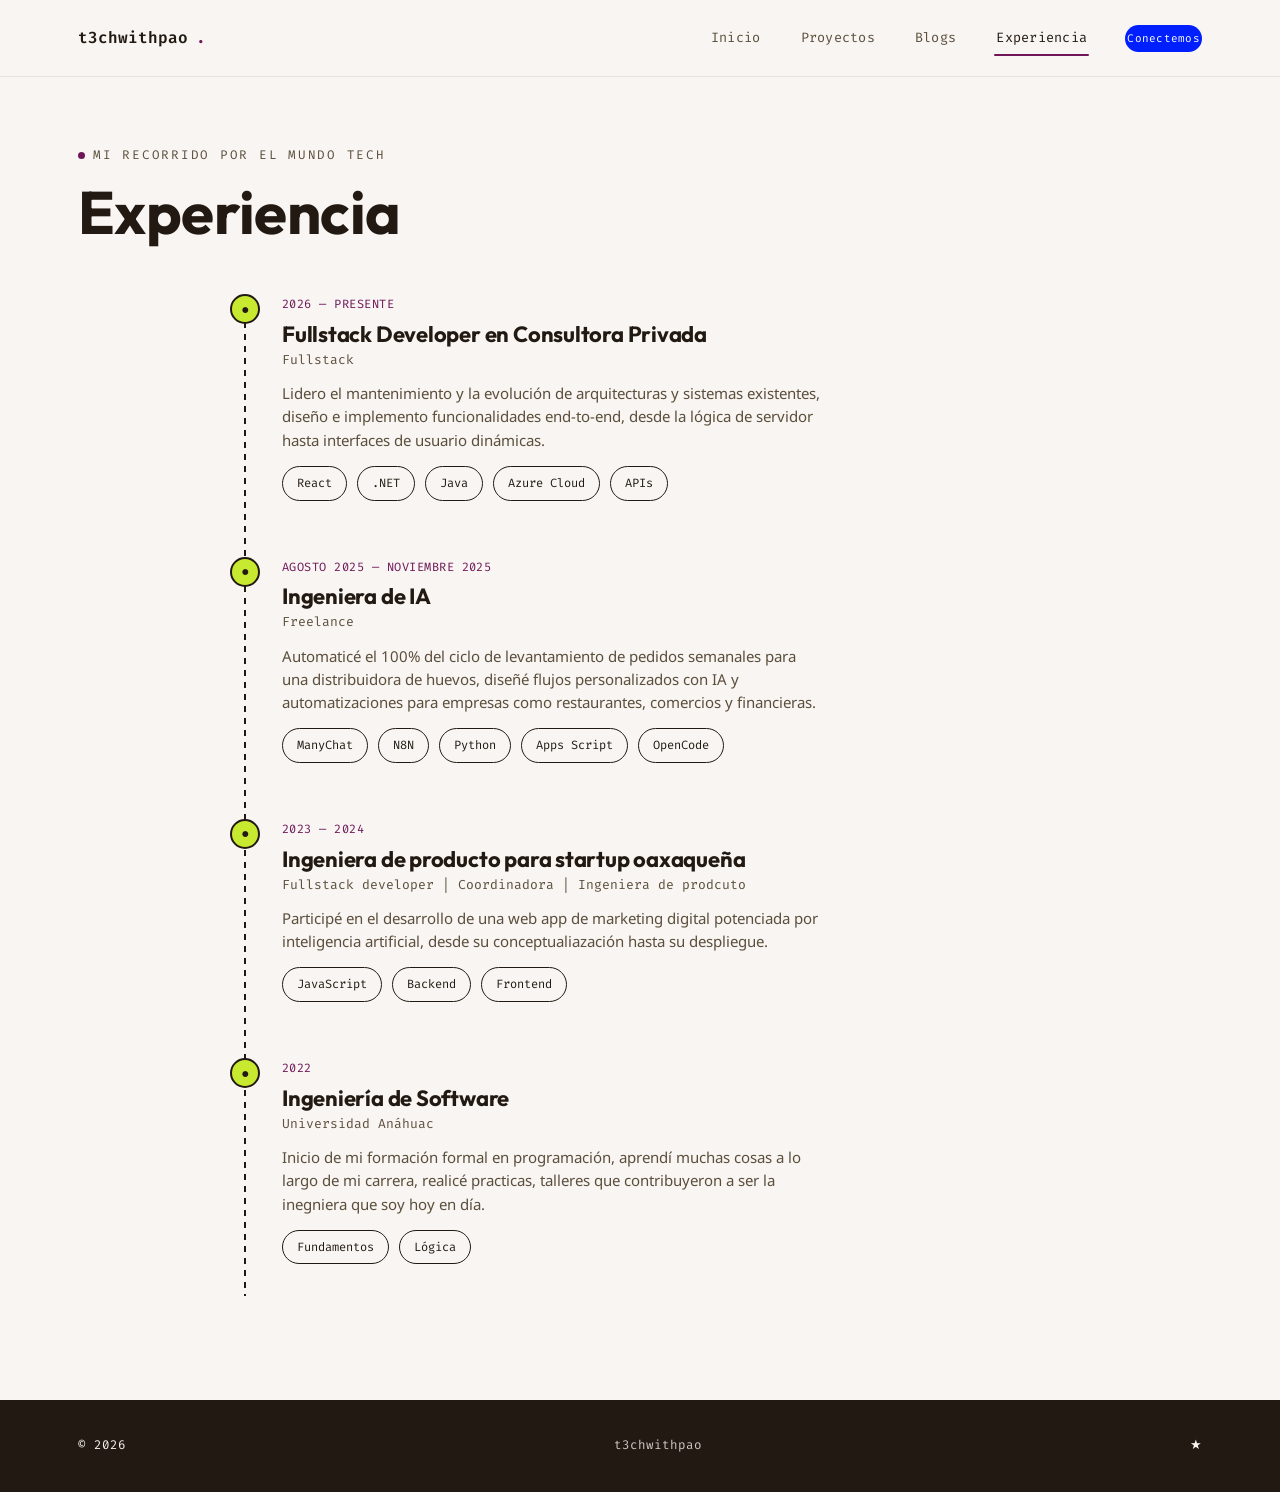
==== experiencia.html @ 1814ebc5 "Initial commit, uploading all files" ====
<!DOCTYPE html>
<html lang="es">
<head>
<meta charset="UTF-8">
<meta name="viewport" content="width=device-width, initial-scale=1.0">
<title>Experiencia — t3chwithpao</title>
<link rel="stylesheet" href="styles.css">
<link rel="icon" href="assets/star.png" type="image/png">

</head>
<body>

<nav class="nav">
  <div class="container nav-inner">
    <a href="index.html" class="brand">t3chwithpao<span class="dot">.</span></a>
    <ul class="nav-links">
      <li><a href="index.html">Inicio</a></li>
      <li><a href="proyectos.html">Proyectos</a></li>
      <li><a href="blogs.html">Blogs</a></li>
      <li><a href="experiencia.html" class="active">Experiencia</a></li>
      <li><a href="index.html#contacto" class="nav-cta">Conectemos</a></li>
    </ul>
    <button class="nav-toggle" aria-label="Abrir menú">
      <span></span><span></span><span></span>
    </button>
  </div>
</nav>

<header class="page-head">
  <div class="container">
    <span class="eyebrow">Mi recorrido por el mundo tech</span>
    <h1>Experiencia</h1>
  </div>
</header>

<section class="section" style="padding-top:36px">
  <div class="container">
    <div class="timeline">

      <div class="timeline-item">
        <div class="timeline-dot">●</div>
        <span class="period">2026 — PRESENTE</span>
        <h3>Fullstack Developer en Consultora Privada</h3>
        <div class="org">Fullstack</div>
        <p>Lidero el mantenimiento y la evolución de arquitecturas y sistemas existentes, diseño e implemento funcionalidades end-to-end, desde la lógica de servidor hasta interfaces de usuario dinámicas.</p>
        <div class="tag-row">
          <span class="tag-pill">React</span>
          <span class="tag-pill">.NET</span>
          <span class="tag-pill">Java</span>
          <span class="tag-pill">Azure Cloud</span>
          <span class="tag-pill">APIs</span>
        </div>
      </div>

      <div class="timeline-item">
        <div class="timeline-dot">●</div>
        <span class="period">AGOSTO 2025 — NOVIEMBRE 2025</span>
        <h3>Ingeniera de IA</h3>
        <div class="org">Freelance </div>
        <p>Automaticé el 100% del ciclo de levantamiento de pedidos semanales para una distribuidora de huevos, diseñé flujos personalizados con IA y automatizaciones para empresas como restaurantes, comercios y financieras.</p>
        <div class="tag-row">
          <span class="tag-pill">ManyChat</span>
          <span class="tag-pill">N8N</span>
          <span class="tag-pill">Python</span>
          <span class="tag-pill">Apps Script</span>
          <span class="tag-pill">OpenCode</span>


        </div>
      </div>

      <div class="timeline-item">
        <div class="timeline-dot">●</div>
        <span class="period">2023 — 2024</span>
        <h3>Ingeniera de producto para startup oaxaqueña</h3>
        <div class="org">Fullstack developer | Coordinadora | Ingeniera de prodcuto</div>
        <p>Participé en el desarrollo de una web app de marketing digital potenciada por inteligencia artificial, desde su conceptualiazación hasta su despliegue.</p>
        <div class="tag-row">
          <span class="tag-pill">JavaScript</span>
          <span class="tag-pill">Backend</span>
          <span class="tag-pill">Frontend</span>
        </div>
      </div>

      <div class="timeline-item">
        <div class="timeline-dot">●</div>
        <span class="period">2022</span>
        <h3>Ingeniería de Software</h3>
        <div class="org">Universidad Anáhuac </div>
        <p>Inicio de mi formación formal en programación, aprendí muchas cosas a lo largo de mi carrera, realicé practicas, talleres que contribuyeron a ser la inegniera que soy hoy en día.</p>
        <div class="tag-row">
          <span class="tag-pill">Fundamentos</span>
          <span class="tag-pill">Lógica</span>
        </div>
      </div>

    </div>
  </div>
</section>

<footer>
  <div class="container footer-inner">
    <p>© 2026 </p>
    <a href="index.html">t3chwithpao</a>
    <p> ★</p>
  </div>
</footer>

<script src="script.js"></script>
</body>
</html>
---- styles.css ----
@import url('https://fonts.googleapis.com/css2?family=Fira+Code:wght@400;500;600;700&family=Noto+Sans:ital,wght@0,400;0,500;0,600;0,700;1,400&family=Outfit:wght@400;500;600;700;800&display=swap');
:root{
  --cream: #F8f5f2;
  --cream-2: #F8f5f2;
  --ink: #221A12;
  --ink-soft: #5B4E3C;
  --purple: #6E1657;
  --purple-deep: #4B0E3B;
  --lavender: #E7C9E0;
  --lavender-soft: rgba(231,201,224,.78);
  --blue: #001fff;
  --blue-ink: #101A5C;
  --blue-pale: #b5d7f3;
  --blue-pale-2: #6ebde7;
  --maroon: #7c1e0f;
  --lime: #c7e930;
  --lime-ink: #2B3300;
  --star: #221A12;


 --display: 'Outfit', system-ui, sans-serif;
  --body: 'Noto Sans', system-ui, sans-serif;
  --mono: 'Fira Code', ui-monospace, monospace;

  --radius: 22px;
  --radius-sm: 12px;
  --container: 1180px;
  --nav-h: 76px;
}

*,*::before,*::after{ box-sizing:border-box; }
html{ scroll-behavior:smooth; }
body{
  margin:0;
  background:var(--cream);
  color:var(--ink);
  font-family:var(--body);
  font-size:16px;
  line-height:1.55;
  -webkit-font-smoothing:antialiased;
}
img{ max-width:100%; display:block; }
a{ color:inherit; text-decoration:none; }
ul{ margin:0; padding:0; list-style:none; }
h1,h2,h3,h4{ font-family:var(--display); margin:0; line-height:1.05; letter-spacing:-0.01em; }
p{ margin:0; }
.container{ width:100%; max-width:var(--container); margin:0 auto; padding:0 28px; }
section{ position:relative; }

::selection{ background:var(--lime); color:var(--lime-ink); }

:focus-visible{
  outline:3px solid var(--blue);
  outline-offset:3px;
  border-radius:4px;
}

@media (prefers-reduced-motion: reduce){
  *{ animation-duration:0.001ms !important; animation-iteration-count:1 !important; transition-duration:0.001ms !important; scroll-behavior:auto !important; }
}

/* ---------- eyebrow / label ---------- */
.eyebrow{
  font-family:var(--mono);
  font-size:12.5px;
  letter-spacing:.14em;
  text-transform:uppercase;
  color:var(--ink-soft);
  display:inline-flex;
  align-items:center;
  gap:8px;
}
.eyebrow::before{
  content:"";
  width:7px; height:7px;
  border-radius:50%;
  background:var(--purple);
  display:inline-block;
}

/* ---------- nav ---------- */
.nav{
  position:sticky; top:0; z-index:100;
  background:var(--cream);
  backdrop-filter:blur(10px);
  border-bottom:1px solid rgba(34,26,18,.08);
}
.nav-inner{
  height:var(--nav-h);
  display:flex; align-items:center; justify-content:space-between;
}
.brand{
  font-family:var(--mono);
  font-weight:600;
  font-size:16px;
  display:flex; align-items:center; gap:8px;
}
.brand .dot{ color:var(--purple); }
.nav-links{
  display:flex; align-items:center; gap:36px;
  font-family:var(--mono);
  font-size:13.5px;
  letter-spacing:.02em;
}
.nav-links a{
  position:relative;
  padding:6px 2px;
  color:var(--ink-soft);
  transition:color .2s ease;
}
.nav-links a:hover, .nav-links a.active{ color:var(--ink); }
.nav-links a.active::after{
  content:"";
  position:absolute; left:0; right:0; bottom:-4px;
  height:2px; background:var(--purple);
  border-radius:2px;
}
.nav-cta{
  background:var(--blue);
  color:#fff !important;
  font-family:var(--mono);
  font-size:11px;
  padding:25px 60px 10px;
  border-radius:300px;

  transition:transform .18s ease, box-shadow .18s ease;
}
.nav-cta:hover{ transform:translateY(-1px); box-shadow:0 8px 18px rgba(36,64,224,.35); }

.nav-toggle{
  display:none;
  background:none; border:none; cursor:pointer;
  width:40px; height:40px;
  flex-direction:column; align-items:center; justify-content:center; gap:5px;
}
.nav-toggle span{
  width:22px; height:2px; background:var(--ink); border-radius:2px;
  transition:transform .25s ease, opacity .25s ease;
}
.nav-toggle.open span:nth-child(1){ transform:translateY(7px) rotate(45deg); }
.nav-toggle.open span:nth-child(2){ opacity:0; }
.nav-toggle.open span:nth-child(3){ transform:translateY(-7px) rotate(-45deg); }

/* ---------- buttons ---------- */
.btn{
  display:inline-flex; align-items:center; justify-content:center; gap:8px;
  font-family:var(--mono);
  font-size:14px;
  letter-spacing:.01em;
  padding:14px 28px;
  border-radius:999px;
  border:1.5px solid transparent;
  cursor:pointer;
  transition:transform .18s ease, box-shadow .18s ease, background .18s ease, color .18s ease;
}
.btn-primary{ background:var(--blue); color:#fff; box-shadow:0 10px 24px rgba(36,64,224,.28); }
.btn-primary:hover{ transform:translateY(-2px); box-shadow:0 14px 30px rgba(36,64,224,.4); }
.btn-outline{ background:transparent; border-color:currentColor; }
.btn-outline:hover{ background:var(--ink); color:var(--cream); }
.btn-light{ background:#fff; color:var(--purple-deep); }
.btn-light:hover{ transform:translateY(-2px); box-shadow:0 12px 26px rgba(0,0,0,.18); }
.btn-sm{ padding:9px 18px; font-size:12.5px; }

/* BOTÓN AZUL CON EFECTO RESPLANDOR (GLOW) */
.btn-glow-blue {
  background-color: var(--blue, #2563eb); /* Fondo azul por defecto */
  color: #ffffff !important;               /* Texto blanco */
  border: 1px solid var(--blue, #2563eb);   /* Borde del mismo color */
  box-shadow: 0 0 0 0 rgba(37, 99, 235, 0); /* Sin brillo inicial */
  transition: box-shadow 0.3s ease, transform 0.2s ease, background-color 0.3s ease;
}

/* Efecto Hover: Resplandor (Glow) alrededor del botón */
.btn-glow-blue:hover {
  background-color: var(--blue, #2563eb); /* Mantiene el fondo azul */
  color: #ffffff !important;
  /* El box-shadow crea el halo/brillo suave respetando la forma y curvatura del botón */
  box-shadow: 0 0 16px rgba(37, 99, 235, 0.65), 0 0 8px rgba(255, 255, 255, 0.3);
  transform: translateY(-1px); /* Elevación sutil al pasar el cursor */
}

.btn-glow-blue:active {
  transform: translateY(0);
  box-shadow: 0 0 8px rgba(37, 99, 235, 0.5);
}

/* ---------- star motif ---------- */
.star{
  display:inline-block;
  width:34px; height:34px;
  color:var(--star);
}
.star svg{ width:100%; height:100%; }

/* =========================================================
   HERO
   ========================================================= */
.hero{
  padding:76px 0 64px;
  overflow:hidden;
}
.hero-inner{
  display:grid;
  grid-template-columns:1fr 1.15fr;
  gap:56px;
  align-items:center;
}
.hero-photo-wrap{ position:relative; justify-self:start; }
.hero-photo{
  width:350px; 
  height:350px;
  border-radius:10%;
  overflow:hidden;
}
.hero-photo img{ width: 100%;
  height: 100%;
  object-fit: cover;
  display: block; }
.hero-star{
  position:absolute; bottom:80px; right:17px;
  background:var(--cream);
}
.hero-copy .eyebrow{ margin-bottom:18px; }
.hero h1{
  font-size:clamp(40px,6vw,68px);
  font-weight:700;
}
.hero h1 .accent{ color:var(--purple); }
.hero-role{
  font-family:var(--mono);
  font-size:14px;
  color:var(--ink-soft);
  margin-top:14px;
}
.hero-desc{
  margin-top:18px;
  max-width:52ch;
  color:var(--ink-soft);
  font-size:16.5px;
}
.hero-actions{
  margin-top:32px;
  display:flex; align-items:center; gap:20px; flex-wrap:wrap;
}
.hero-social{
  display:flex; gap:14px;
  font-family:var(--mono);
  font-size:13px;
}
.hero-social a{
  width:38px; height:38px;
  border:1.5px solid var(--ink);
  background: var(--ink);
  color: #F8f5f2;
  border-radius:50%;
  display:flex; align-items:center; justify-content:center;
  transition:background .18s ease, color .18s ease, transform .18s ease;
}
.hero-social a:hover{ background:var(--ink); color:var(--cream); transform:translateY(-2px); }

.hero-dots{
  margin-top:44px;
  display:flex; gap:10px;
}
.hero-dots span{ width:8px; height:8px; border-radius:50%; background:var(--ink); opacity:.18; }
.hero-dots span:first-child{ opacity:.9; width:22px; border-radius:5px; }

/* =========================================================
   SOBRE MI
   ========================================================= */
.about{
  background:var(--purple);
  color:var(--lavender);
  padding:88px 0 96px;
  margin-top:8px;
}
.about-inner{
  display:grid;
  grid-template-columns:1fr 1fr;
  gap:64px;
  align-items:start;
}
.about h2{
  color:#fff;
  font-size:clamp(34px,4.5vw,52px);
  margin-bottom:26px;
}
.about-text p{
  color:var(--lavender-soft);
  margin-bottom:16px;
  font-size:15.5px;
}
.about-stats{
  margin-top:30px;
  display:grid;
  grid-template-columns:repeat(3,auto);
  gap:28px;
}
.about-stats div strong{
  display:block;
  font-family:var(--display);
  font-size:30px;
  color:#fff;
}
.about-stats div span{
  font-family:var(--mono);
  font-size:11.5px;
  color:var(--lavender-soft);
  letter-spacing:.04em;
}
.about-visual{
  position:relative;
  border-radius:var(--radius);
  aspect-ratio: 1 / 1;
  background:linear-gradient(160deg,#8B2373,#4B0E3B);
  min-height:360px;
  border:1px solid rgba(255,255,255,.18);
  overflow:hidden;
  display:flex; align-items:flex-end;
  padding:1px;
}
.about-visual .tag{
  font-family:var(--mono);
  font-size:12px;
  background:rgba(255,255,255,.12);
  color:#fff;
  padding:8px 14px;
  border-radius:999px;
  border:1px solid rgba(255,255,255,.25);
}
.about-visual::before{
  content:"</>";
  position:absolute; top:22px; right:26px;
  font-family:var(--mono);
  font-size:14px;
  color:rgba(255,255,255,.5);
}
.about-star{ position:absolute; top:-14px; left:-2px; color:#fff; }

/* =========================================================
   SKILLS TICKER (signature element)
   ========================================================= */
.ticker{
  background:var(--lime);
  color:var(--lime-ink);
  overflow:hidden;
  border-top:2px solid var(--ink);
  border-bottom:2px solid var(--ink);
}
.ticker-track{
  display:flex;
  width:max-content;
  animation:scroll-left 32s linear infinite;
}
.ticker:hover .ticker-track{ animation-play-state:paused; }
.ticker-set{
  display:flex; align-items:center;
  padding:16px 0;
}
.ticker-set span{
  font-family:var(--mono);
  font-size:16px;
  font-weight:600;
  white-space:nowrap;
  padding:0 26px;
  border-right:1.5px solid rgba(43,51,0,.35);
}
@keyframes scroll-left{
  from{ transform:translateX(0); }
  to{ transform:translateX(-50%); }
}

/* =========================================================
   SECTION HEADERS / GENERIC
   ========================================================= */
.section{ padding:96px 0; }
.section-head{
  display:flex;
  justify-content:space-between;
  align-items:flex-end;
  gap:24px;
  margin-bottom:48px;
  flex-wrap:wrap;
}
.section-head h2{
  font-size:clamp(30px,4vw,44px);
  margin-top:10px;
}
.section-head p{
  max-width:40ch;
  color:var(--ink-soft);
  font-size:15px;
}

/* =========================================================
   OTRO ESTILO PROYECTOS CUADROS DE COLORES
   ========================================================= */

.projects-grid-section {
  width: 100%;
  padding: 0;
  margin: 0;
  background-color: transparent;
}

/* Grilla continua de 3 columnas sin separación entre tarjetas */
.projects-editorial-grid {
  display: grid;
  grid-template-columns: repeat(3, 1fr); /* 3 columnas iguales */
  gap: 0;                               /* Sin espacio entre bloques */
  width: 100%;
}

/* Reducción a 2 o 1 columna en pantallas pequeñas */
@media (max-width: 900px) {
  .projects-editorial-grid {
    grid-template-columns: repeat(2, 1fr);
  }
}

@media (max-width: 600px) {
  .projects-editorial-grid {
    grid-template-columns: 1fr;
  }
}

/* Tarjeta Cuadrada Perfecta (Bordes rectos sin curvatura) */
.card-editorial {
  aspect-ratio: 1 / 1;          /* Fuerza formato 100% cuadrado */
  display: flex;
  flex-direction: column;
  justify-content: space-between;
  padding: 32px 24px 24px 24px;
  box-sizing: border-box;
  position: relative;
  border-radius: 0 !important;  /* Esquinas totalmente rectas */
  transition: opacity 0.2s ease;
}

.card-editorial:hover {
  opacity: 0.92;
}

/* Área de Imagen/Video Flotante en el Centro-Alto */
.card-media-editorial {
  width: 55%;
  height: 50%;
  margin: 0 auto;
  display: flex;
  align-items: center;
  justify-content: center;
  overflow: hidden;
  box-shadow: 0 4px 15px rgba(0, 0, 0, 0.08); */
}

.card-media-editorial img,
.card-media-editorial video {
  width: 100%;
  height: 100%;
  object-fit: cover;
  display: block;
}

/* Cuerpo del texto en la parte inferior */
.card-editorial-body {
  display: flex;
  flex-direction: column;
  gap: 4px;
  margin-top: auto;
}

.card-meta {
  display: flex;
  justify-content: space-between;
  font-family: var(--mono, monospace);
  font-size: 11px;
  text-transform: uppercase;
  letter-spacing: 0.05em;
  color: var(--blue);
}

.card-title {
  font-size: 19px;
  font-weight: 500;
  color: var(--blue);
    margin: 4px 0 2px 0;
  line-height: 1.2;
}

.card-desc {
  font-family: var(--body, sans-serif);
  font-size: 12px;
  line-height: 1.3;
  color: var(--blue);
    display: -webkit-box;
  -webkit-line-clamp: 2;
  -webkit-box-orient: vertical;
  overflow: hidden;
  margin-bottom: 8px;
}

/* Link estilo minimalista "MORE INFO +" */
.card-editorial-link {
  font-family: var(--mono, monospace);
  font-size: 11px;
  text-transform: uppercase;
  letter-spacing: 0.08em;
  color: var(--blue);
  text-decoration: none;
  display: inline-flex;
  align-items: center;
  justify-content: space-between;
  width: 100%;
  margin-top: 4px;
  border-top: 1px solid rgba(0, 0, 0, 0.1);
  padding-top: 8px;
}

.card-editorial-link span {
  font-size: 14px;
}

/* PALETA DE COLORES PASTEL / VINTAGE (Réplica exacta de la imagen) */
.card-bg-yellow     { background-color: var(--cream); }
.card-bg-lightblue  { background-color: var(--cream); }
.card-bg-sage       { background-color: var(--cream); }
.card-bg-mauve      { background-color: var(--cream); }
.card-bg-stone      { background-color: var(--cream); }
.card-bg-medblue    { background-color: var(--cream); }
.card-bg-sand       { background-color: var(--cream); }
.card-bg-terracotta { background-color: var(--cream); }
.card-bg-warmbeige  { background-color: var(--cream); }


/* =========================================================
   PROJECTS HERO SECTION
   ========================================================= */
.projects-hero-section {
  background-color:var(--blue);
  padding: 80px ;
  text-align: center;
}


.projects-hero-title {
  font-family: var(--mono);
  font-size: clamp(48px, 8vw, 96px);
  font-weight: 800;
  color:white;
  display: flex;
  align-items: center;
  justify-content: center;
  gap: 50px;
  flex-wrap: wrap;
  margin: 0;
}


.inline-square-img {
  width: clamp(110px, 13vw, 180px);
  height: clamp(110px, 913vw, 180px);
  aspect-ratio: 1 / 1;
  object-fit: fill; 
  transform: rotate(-5deg);
  display: inline-block;
    justify-content: center;


}

/* =========================================================
   CONTACT
   ========================================================= */
.contact{
  background:var(--blue-pale);
  padding:90px 0 84px;
  text-align:center;
}
.contact h2{
  font-size:clamp(38px,6vw,64px);
  color:var(--maroon);
}
.contact-sub{
  margin:16px auto 0;
  max-width:44ch;
  color:var(--blue-ink);
  font-size:15.5px;
}
.contact-email{
  display:inline-block;
  margin-top:30px;
  background:#fff;
  border:1.5px solid var(--ink);
  border-radius:999px;
  padding:14px 26px;
  font-family:var(--mono);
  font-size:14px;
  transition:transform .18s ease, box-shadow .18s ease;
}
.contact-email:hover{ transform:translateY(-2px); box-shadow:0 10px 22px rgba(16,26,92,.18); }
.contact-social{
  margin-top:34px;
  display:flex; justify-content:center; gap:16px;
}
.contact-social a{
  width:44px; height:44px;
  border-radius:50%;
  background:#fff;
  border:1.5px solid var(--ink);
  display:flex; align-items:center; justify-content:center;
  transition:background .18s ease, color .18s ease, transform .18s ease;
}
.contact-social a:hover{ background:var(--blue-ink); color:#fff; transform:translateY(-2px); }

/* =========================================================
   FOOTER
   ========================================================= */
footer{
  background:var(--ink);
  color:var(--cream-2);
  padding:36px 0;
}
.footer-inner{
  display:flex; justify-content:space-between; align-items:center;
  font-family:var(--mono);
  font-size:12.5px;
  flex-wrap:wrap; gap:12px;
}
.footer-inner a{ color:var(--cream-2); opacity:.8; }
.footer-inner a:hover{ opacity:1; }

/* =========================================================
   PAGE HEADER (interior pages)
   ========================================================= */
.page-head{
  padding:64px 0 10px;
}
.page-head .eyebrow{ margin-bottom:16px; }
.page-head h1{
  font-size:clamp(38px,6vw,60px);
}
.page-head p{
  margin-top:16px;
  max-width:52ch;
  color:var(--ink-soft);
}

/* =========================================================
   PROJECT / BLOG DETAIL
   ========================================================= */
.detail-hero{
  display:grid;
  grid-template-columns:1fr 1.3fr;
  gap:44px;
  align-items:start;
  padding-bottom:60px;
}
.detail-hero h1{ font-size:clamp(30px,4.5vw,46px); }
.detail-meta{
  margin-top:20px;
  display:flex; flex-direction:column; gap:8px;
  font-family:var(--mono);
  font-size:13px;
  color:var(--ink-soft);
}
.detail-hero .btn{ margin-top:26px; }
.detail-media-main{
  aspect-ratio:16/10;
  background:linear-gradient(150deg,var(--cream-2),#D9CBAA);
  border-radius:var(--radius);
  border:1.5px solid var(--ink);
  overflow: hidden;
}
.detail-media-main img{
  width: 100%;
  height: 100%;
  object-fit: cover; 
  display: block;

}
.detail-media-row{
  display:grid;
  grid-template-columns:1.1fr .9fr;
  gap:24px;
  padding:0 0 70px;
}
.detail-media-row .media-lg{
  aspect-ratio:16/11;
  background:linear-gradient(150deg,#D9CBAA,var(--cream-2));
  border-radius:var(--radius);
  border:1.5px solid var(--ink);
  overflow: hidden;
}
.detail-media-row .media-lg img {
  width: 100%;
  height: 100%;
  object-fit: cover; 
  display: block;
}
.detail-media-row .side-copy p{
  color:var(--ink-soft);
  font-size:15px;
  margin-bottom:14px;
}
.detail-body{
  max-width:74ch;
  padding-bottom:70px;
}
.detail-body p{
  color:var(--ink-soft);
  margin-bottom:18px;
  font-size:15.5px;
}
.detail-body .drop-media{
  aspect-ratio:16/8;
  background:linear-gradient(150deg,var(--cream-2),#D9CBAA);
  border-radius:var(--radius);
  border:1.5px solid var(--ink);
  margin:34px 0;
}
.tag-row{
  display:flex; flex-wrap:wrap; gap:10px;
  margin-top:22px;
}
.tag-pill{
  font-family:var(--mono);
  font-size:12px;
  border:1.5px solid var(--ink);
  border-radius:999px;
  padding:7px 14px;
}
.author-row{
  display:flex; align-items:center; gap:14px;
  margin-top:34px;
  padding-top:26px;
  border-top:1px solid rgba(34,26,18,.14);
}
.author-avatar{
  width:46px; height:46px; border-radius:50%;
  background:linear-gradient(155deg,#E9DFC8,#D9CBAA);
  border:1.5px solid var(--ink);
}
.author-row .name{ font-weight:700; font-size:14px; }
.author-row .role{ font-family:var(--mono); font-size:12px; color:var(--ink-soft); }

/* =========================================================
   EXPERIENCIA TIMELINE
   ========================================================= */
.timeline{
  position:relative;
  max-width:820px;
  margin:0 auto;
  padding-bottom:40px;
}
.timeline::before{
  content:"";
  position:absolute; left:14px; top:8px; bottom:8px;
  width:2px;
  background:repeating-linear-gradient(to bottom, var(--ink) 0 6px, transparent 6px 12px);
}
.timeline-item{
  position:relative;
  padding-left:52px;
  margin-bottom:52px;
}
.timeline-item:last-child{ margin-bottom:0; }
.timeline-dot{
  position:absolute; left:0; top:4px;
  width:30px; height:30px;
  border-radius:50%;
  background:var(--lime);
  border:2px solid var(--ink);
  display:flex; align-items:center; justify-content:center;
  font-family:var(--mono);
  font-size:11px;
  font-weight:700;
}
.timeline-item .period{
  font-family:var(--mono);
  font-size:12px;
  color:var(--purple);
  letter-spacing:.04em;
}
.timeline-item h3{ font-size:22px; margin-top:8px; }
.timeline-item .org{ font-family:var(--mono); font-size:13px; color:var(--ink-soft); margin-top:4px; }
.timeline-item p{ margin-top:12px; color:var(--ink-soft); font-size:15px; max-width:60ch; }
.timeline-item .tag-row{ margin-top:14px; }

/* =========================================================
   RESPONSIVE
   ========================================================= */
@media (max-width: 980px){
  .hero-inner{ grid-template-columns:1fr; gap:40px; }
  .about-inner{ grid-template-columns:1fr; gap:40px; }
  .detail-hero{ grid-template-columns:1fr; }
  .detail-media-row{ grid-template-columns:1fr; }
  .card-grid{ grid-template-columns:repeat(2,1fr); }
}

@media (max-width: 760px){
  :root{ --nav-h:64px; }
  .nav-links{
    position:fixed; top:var(--nav-h); left:0; right:0;
    background:var(--cream);
    border-bottom:1px solid rgba(34,26,18,.1);
    flex-direction:column; align-items:flex-start;
    padding:22px 28px 28px;
    gap:20px;
    transform:translateY(-12px);
    opacity:0;
    pointer-events:none;
    transition:transform .22s ease, opacity .22s ease;
  }
  .nav-links.open{ transform:translateY(0); opacity:1; pointer-events:auto; }
  .nav-links a{ font-size:15px; }
  .nav-cta{ margin-top:6px; }
  .nav-toggle{ display:flex; }

  .hero{ padding:44px 0 48px; }
  .about{ padding:64px 0 70px; }
  .about-stats{ grid-template-columns:repeat(3,1fr); gap:16px; }
  .section{ padding:64px 0; }
  .card-grid{ grid-template-columns:1fr; }
  .contact{ padding:64px 0 60px; }
  .footer-inner{ flex-direction:column; text-align:center; }
}

@media (max-width: 480px){
  .hero-photo{ width:170px; height:170px; }
  .about-stats{ grid-template-columns:1fr 1fr; }
}



/* ---------- cards grid (blog/projects) ---------- */
.card-grid{
  display:grid;
  grid-template-columns:repeat(3,1fr);
  gap:26px;
}
.card{
  background:#fff;
  border:1.5px solid var(--ink);
  border-radius:var(--radius);
  overflow:hidden;
  display:flex; flex-direction:column;
  transition:transform .22s ease, box-shadow .22s ease;
}
.card:hover{ transform:translateY(-5px); box-shadow:0 16px 30px rgba(34,26,18,.14); }
.card-media{
  aspect-ratio:4/3;
  background:linear-gradient(150deg,var(--cream-2),#DDD3B8);
  position:relative;
  display:flex; align-items:center; justify-content:center;
}
.card-media span{
  font-family:var(--mono);
  font-size:11px;
  color:var(--ink-soft);
  opacity:.6;
}
.card-body{ padding:20px 22px 24px; flex:1; display:flex; flex-direction:column; gap:8px; }
.card-tag{
  font-family:var(--mono);
  font-size:11px;
  color:var(--purple);
  letter-spacing:.05em;
  text-transform:uppercase;
}
.card-body h3{ font-size:19px; }
.card-body p{ color:var(--ink-soft); font-size:14px; flex:1; }
.card-link{
  margin-top:6px;
  font-family:var(--mono);
  font-size:12.5px;
  display:inline-flex; align-items:center; gap:6px;
}
.card-link .arrow{ transition:transform .18s ease; }
.card:hover .card-link .arrow{ transform:translateX(4px); }


/* ==========================================================================
   SECCIÓN DE BLOGS & RESPONSIVIDAD (CSS)
   ========================================================================== */

/* Encabezados de sección con flexbox responsivo */
.section-head {
  display: flex;
  justify-content: space-between;
  align-items: flex-end;
  gap: 1.5rem;
  margin-bottom: 2rem;
}

/* Grid adaptable mediante CSS Grid Auto-fit */
.card-grid {
  display: grid;
  grid-template-columns: repeat(auto-fit, minmax(280px, 1xl));
  gap: 1.75rem;
  width: 100%;
}

/* Tarjeta contenedora con layout vertical flexible */
.card {
  display: flex;
  flex-direction: column;
  height: 100%;
  border-radius: 12px;
  overflow: hidden;
  background-color: var(--card-bg, #ffffff);
  border: 1px solid rgba(0, 0, 0, 0.08);
  transition: transform 0.3s ease, box-shadow 0.3s ease;
}

.card:hover {
  transform: translateY(-4px);
  box-shadow: 0 10px 20px rgba(0, 0, 0, 0.08);
}

/* Contenedor de imagen responsivo con ratio constante */
.card-media {
  position: relative;
  width: 100%;
  aspect-ratio: 16 / 9;
  background-color: #f1f3f5;
  display: flex;
  align-items: center;
  justify-content: center;
  color: #868e96;
  font-size: 0.9rem;
  overflow: hidden;
}

.card-media img {
  width: 100%;
  height: 100%;
  object-fit: cover;
}

/* Cuerpo de la tarjeta */
.card-body {
  padding: 1.5rem;
  display: flex;
  flex-direction: column;
  flex-grow: 1;
}

.card-tag {
  display: inline-block;
  align-self: flex-start;
  font-size: 0.75rem;
  font-weight: 600;
  text-transform: uppercase;
  letter-spacing: 0.05em;
  padding: 0.25rem 0.6rem;
  border-radius: 4px;
  background-color: rgba(37, 99, 235, 0.1);
  color: var(--blue, #2563eb);
  margin-bottom: 0.75rem;
}

.card-body h3 {
  font-size: 1.25rem;
  line-height: 1.35;
  margin-bottom: 0.5rem;
}

.card-body p {
  font-size: 0.95rem;
  line-height: 1.5;
  color: #555555;
  margin-bottom: 1.25rem;
  flex-grow: 1; /* Empuja el enlace al final para mantener alineación */
}

.card-link {
  margin-top: auto;
  font-weight: 600;
  text-decoration: none;
  color: var(--blue, #2563eb);
  display: inline-flex;
  align-items: center;
  gap: 0.4rem;
  transition: gap 0.2s ease;
}

.card-link:hover {
  gap: 0.6rem;
}

/* --------------------------------------------------------------------------
   MEDIA QUERIES (Ajustes por tamaño de pantalla)
   -------------------------------------------------------------------------- */

/* Tablets y móviles (máx 768px) */
@media (max-width: 768px) {
  .section-head {
    flex-direction: column;
    align-items: flex-start;
    gap: 1rem;
  }

  .section-head .btn {
    align-self: flex-start;
  }

  .card-grid {
    grid-template-columns: repeat(auto-fit, minmax(250px, 1fr));
    gap: 1.25rem;
  }

  .page-head h1 {
    font-size: 2rem;
  }
}

/* Pantallas pequeñas / Celulares (máx 480px) */
@media (max-width: 480px) {
  .card-grid {
    grid-template-columns: 1fr; /* Una sola columna en celulares */
  }

  .card-body {
    padding: 1.25rem;
  }

  .card-body h3 {
    font-size: 1.15rem;
  }
}
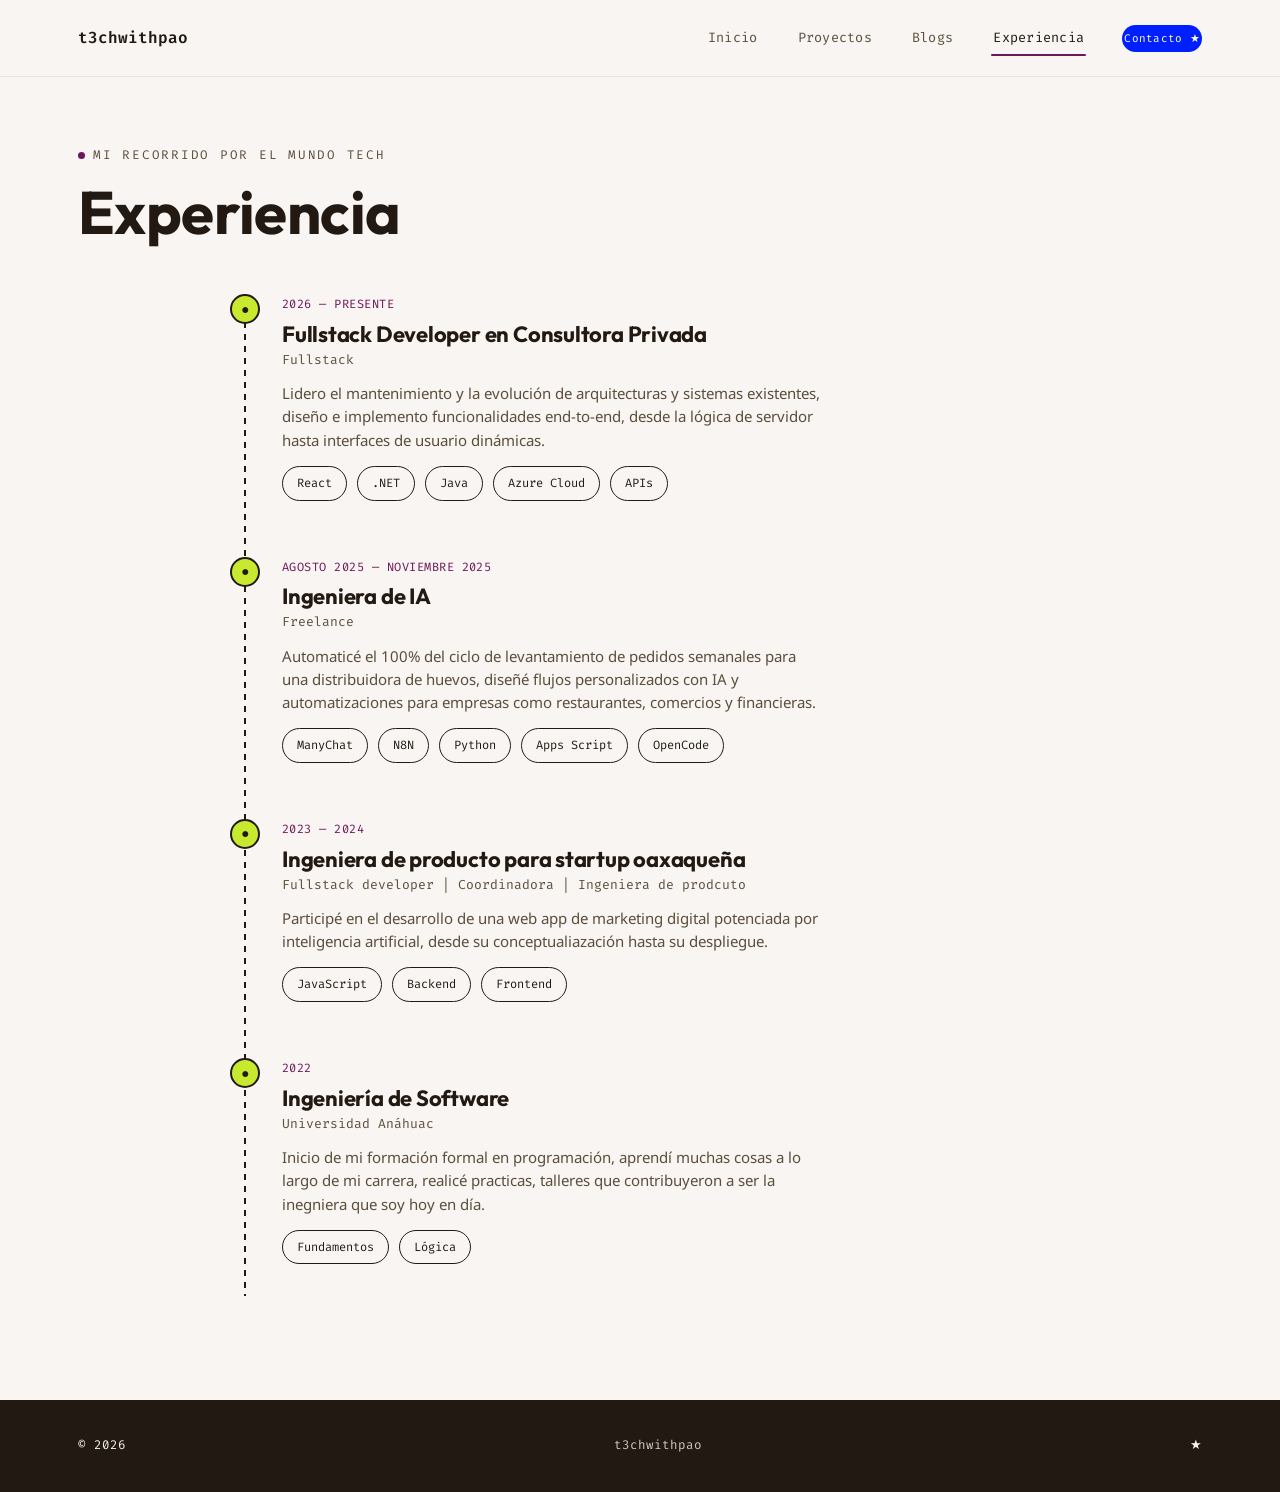
==== commit 920f81fa: "cambios en estructura de texto" ====
--- a/experiencia.html
+++ b/experiencia.html
@@ -12,13 +12,13 @@
 
 <nav class="nav">
   <div class="container nav-inner">
-    <a href="index.html" class="brand">t3chwithpao<span class="dot">.</span></a>
+    <a href="index.html" class="brand">t3chwithpao</a>
     <ul class="nav-links">
       <li><a href="index.html">Inicio</a></li>
       <li><a href="proyectos.html">Proyectos</a></li>
       <li><a href="blogs.html">Blogs</a></li>
       <li><a href="experiencia.html" class="active">Experiencia</a></li>
-      <li><a href="index.html#contacto" class="nav-cta">Conectemos</a></li>
+      <li><a href="index.html#contacto" class="nav-cta">  Contacto ★   </a></li>
     </ul>
     <button class="nav-toggle" aria-label="Abrir menú">
       <span></span><span></span><span></span>
--- a/styles.css
+++ b/styles.css
@@ -685,6 +685,7 @@
   grid-template-columns:1.1fr .9fr;
   gap:24px;
   padding:0 0 70px;
+  
 }
 .detail-media-row .media-lg{
   aspect-ratio:16/11;
@@ -703,6 +704,7 @@
   color:var(--ink-soft);
   font-size:15px;
   margin-bottom:14px;
+  padding-left: 32px;
 }
 .detail-body{
   max-width:74ch;
